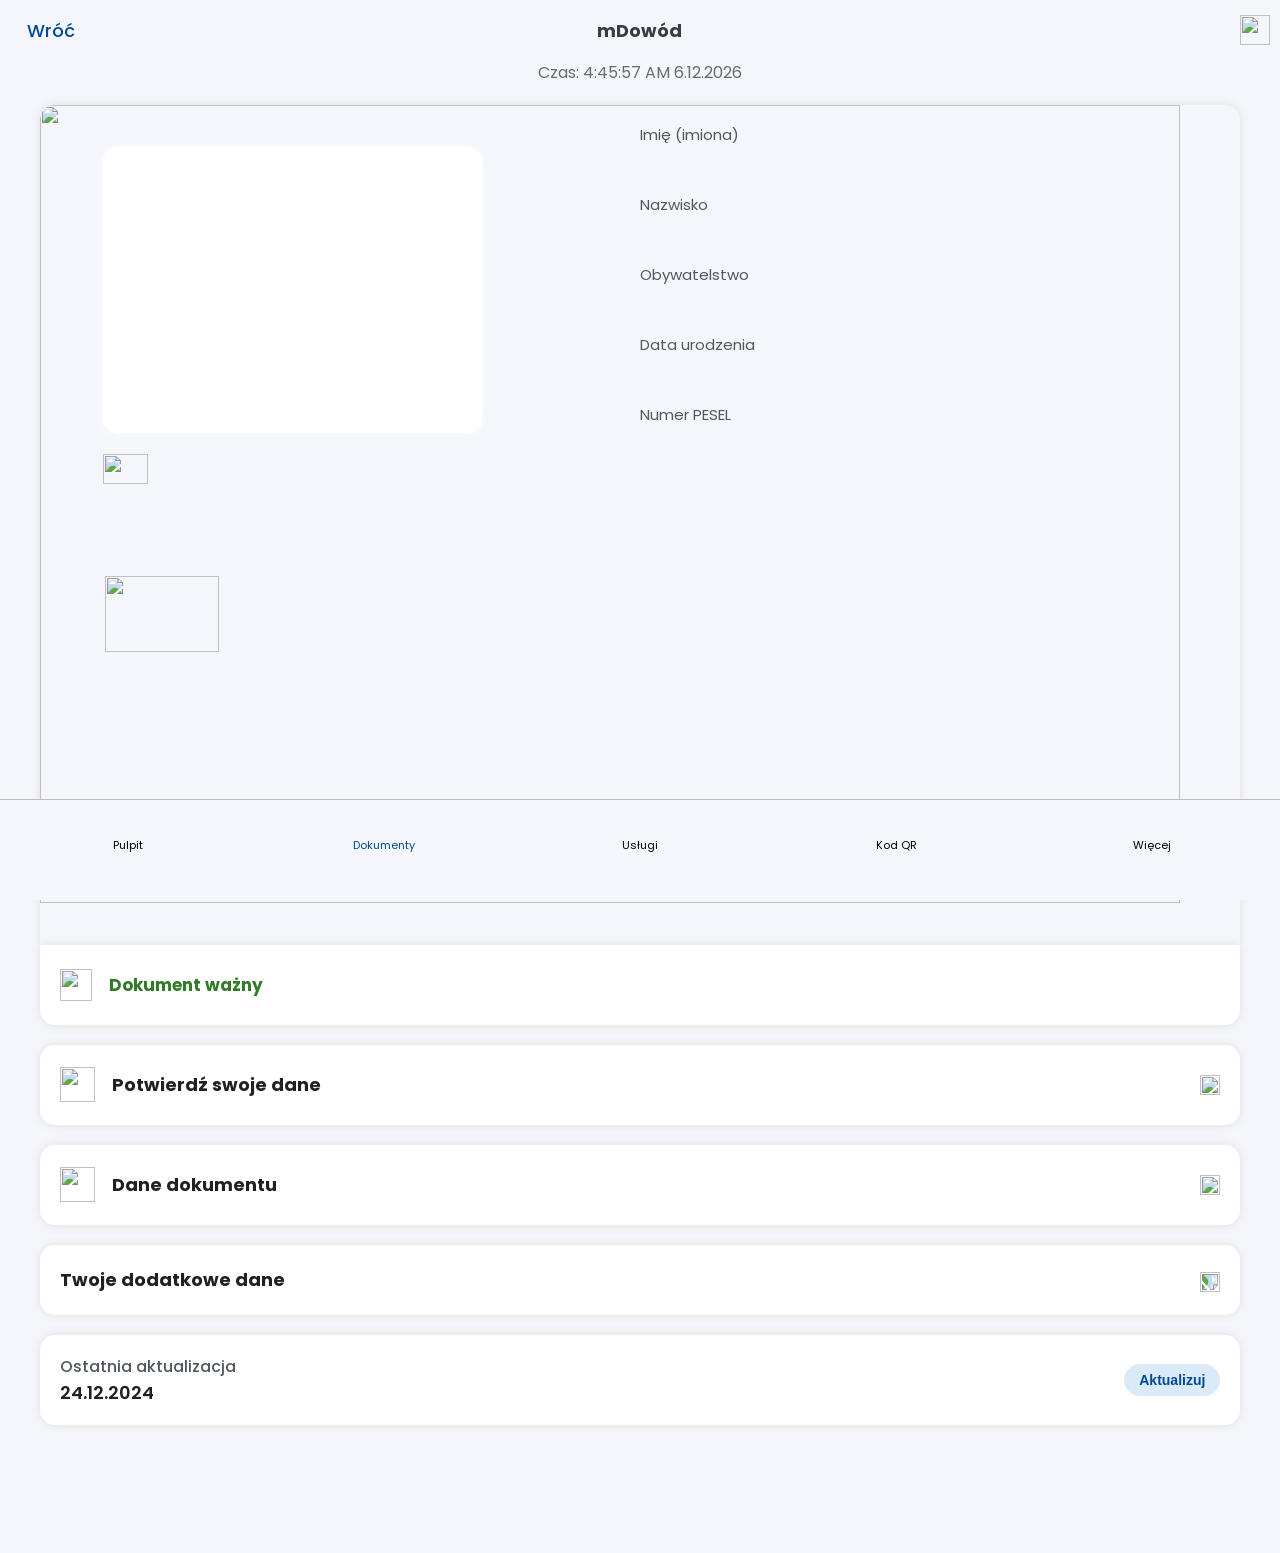
==== card.html @ 367eb9d0 "Add files via upload" ====
<head>
    <title>mObywatel</title>
    <meta charset="UTF-8">
    <link rel="stylesheet" href="assets/card.css?v=1.0">
    <link rel="stylesheet" href="assets/main.css">
    <link rel="icon" type="image/x-icon" href="https://imgur.com/a/NtZWDW6">
    <link rel="apple-touch-icon" href="https://imgur.com/a/NtZWDW6">
    <link rel="shortcut icon" href="https://imgur.com/a/NtZWDW6">
    <meta name="format-detection" content="telephone=no">
    <meta name="viewport" content="width=device-width, initial-scale=0.8, user-scalable=no">
    <meta name="mobile-web-app-capable" content="yes">
</head>
<body>
    <div class="top_grid">
        <div class="action_grid">
            <img src="https://i.imgur.com/kGtmBD0.png" class="back_img">
            <p onclick="sendTo('home')" class="back_text">Wróć</p>
        </div>
        <p class="title_text">mDowód</p>
        <img src="https://i.imgur.com/7MlyqbI.png" class="help_img">
    </div>

    <div class="confirm">
        <div class="opacity" onclick="closePage()"></div>
        <div class="page_1 page">
            <p class="confirm_title">Wybierz dokument</p>
            <div class="confirm_list">
                <div class="card card_1">
                    <div class="card_inner">
                        <p class="confirm_name">Dowód osobisty</p>
                        <p class="confirm_description">Zobaczysz tutaj dane swojego dowodu osobistego. Ale jeśli chcesz potwierdzić tożsamość, potrzebujesz fizycznego dokumentu.</p>
                        <p class="confirm_button" onclick="openPage(2)">Pokaż dane</p>
                    </div>
                </div>
                <div class="card card_2">
                    <div class="card_inner">
                        <p class="confirm_name">mDowód</p>
                        <p class="confirm_description">Nie używaj danych mDowodu w banku (do 31 sierpnia), gdy wyjeżdżasz za granicę lub składasz wniosek o dowód osobisty.</p>
                        <p class="confirm_button" onclick="openPage(3)">Pokaż dane</p>
                    </div>
                </div>
            </div>
            <p class="confirm_close close_page_1" onclick="closePage()">Zamknij</p>
        </div>
        <div class="page page_2 page_other">
            <p class="confirm_title">Dane dowodu osobistego</p>
            <div class="confirm_info">
                <div class="confirm_box">
                    <p class="box_top">Seria i numer</p>
                    <p class="box_value box_highlight">ZZC 108201</p>
                    <button class="main_button">Kopiuj</button>
                </div>
                <div class="confirm_box">
                    <p class="box_top">Organ wydający</p>
                    <p class="box_value">URZĄD MIEJSKI W WARSZAWIE</p>
                </div>
                <div class="confirm_box">
                    <p class="box_top">Termin ważności</p>
                    <p class="box_value">11.09.2032</p>
                </div>
                <div class="confirm_box" style="border: none;">
                    <p class="box_top">Termin wydania</p>
                    <p class="box_value">11.09.2022</p>
                </div>
            </div>
            <p class="confirm_close close_page_2" onclick="closePage()">Zamknij</p>
            <p class="confirm_back back" onclick="openPage(1)">Wróć</p>
        </div>
        <div class="page page_3 page_other">
            <p class="confirm_title">Dane mDowodu</p>
            <div class="confirm_info">
                <div class="confirm_box">
                    <p class="box_top">Seria i numer</p>
                    <p class="box_value box_highlight">ZZC 108201</p>
                    <button class="main_button">Kopiuj</button>
                </div>
                <div class="confirm_box">
                    <p class="box_top">Organ wydający</p>
                    <p class="box_value">URZĄD MIEJSKI W WARSZAWIE</p>
                </div>
                <div class="confirm_box">
                    <p class="box_top">Termin ważności</p>
                    <p class="box_value">11.09.2032</p>
                </div>
                <div class="confirm_box">
                    <p class="box_top">Imię ojca</p>
                    <p class="box_value">ANDRZEJ</p>
                </div>
                <div class="confirm_box" style="border: none;">
                    <p class="box_top">Imię matki</p>
                    <p class="box_value">KATARZYNA</p>
                </div>
            </div>
            <p class="confirm_close close_page_2" onclick="closePage()">Zamknij</p>
            <p class="confirm_back back" onclick="openPage(1)">Wróć</p>
        </div>
    </div>

    <div class="bottom_bar">
        <div class="bottom_bar_grid">
            <div class="bottom_element_grid" send="home">
                <div class="bottom_element_image home"></div>
                <p class="bottom_element_text">Pulpit</p>
            </div>
            <div class="bottom_element_grid" send="documents">
                <div class="bottom_element_image documents_open"></div>
                <p class="bottom_element_text open">Dokumenty</p>
            </div>
            <div class="bottom_element_grid" send="services">
                <div class="bottom_element_image services"></div>
                <p class="bottom_element_text">Usługi</p>
            </div>
            <div class="bottom_element_grid" send="qr">
                <div class="bottom_element_image qr"></div>
                <p class="bottom_element_text">Kod QR</p>
            </div>
            <div class="bottom_element_grid" send="more">
                <div class="bottom_element_image more"></div>
                <p class="bottom_element_text">Więcej</p>
            </div>
        </div>
    </div>
    <p class="time_text" id="time"></p>
    <div class="id_image_data">
        <img draggable="false" class="id_image" src="https://i.imgur.com/8ieHfVK.png">
        <div class="inset">

        </div>
        <div class="id_own_image" style="background-image: url('https://i.imgur.com/7vHo48p.jpg');"></div>
         <img src="https://i.imgur.com/sW5KVOE.gif" class="flag_video">
         <img src="https://i.imgur.com/9ipf8YT.gif" class="eagle_video">
        <div class="id_data_grid">
            <div class="data_holder">
                <p class="data_title firstname" id="name"></p>
                <p class="data_value">Imię (imiona)</p>
            </div>
            <div class="data_holder">
                <p class="data_title surname" id="surname"></p>
                <p class="data_value">Nazwisko</p>
            </div>
            <div class="data_holder">
                <p class="data_title" id="nationality"></p>
                <p class="data_value">Obywatelstwo</p>
            </div>
            <div class="data_holder">
                <p class="data_title" id="birthday"></p>
                <p class="data_value">Data urodzenia</p>
            </div>
            <div class="data_holder">
                <p class="data_title" id="pesel"></p>
                <p class="data_value">Numer PESEL</p>
            </div>
        </div>
    </div>
    <div class="id_bottom">
        <div class="bottom_grid">
            <img class="bottom_image" src="https://i.imgur.com/PYshgk0.png">
            <p class="bottom_text" style="color: #317C26; font-size: 17px;">Dokument ważny</p>
        </div>
    </div>
    <div class="other_grid">
        <div class="bottom_holder" onclick="sendTo('qr')">
            <div class="bottom_grid">
                <img class="bottom_image" style="width: 35px;" src="https://i.imgur.com/UftfQGE.png">
                <p class="bottom_text" style="color: #1f2125;">Potwierdź swoje dane</p>
            </div>
            <img class="action_arrow" src="https://i.imgur.com/j8mGAOy.png">
        </div>
        <div class="bottom_holder" onclick="openPage(1)">
            <div class="bottom_grid">
                <img class="bottom_image" style="width: 35px;" src="https://i.imgur.com/kofzXIX.png">
                <p class="bottom_text" style="color: #1f2125;">Dane dokumentu</p>
            </div>
            <img class="action_arrow" src="https://i.imgur.com/j8mGAOy.png">
        </div>
        <div class="bottom_holder info_holder">
            <div class="bottom_grid">
                <p class="bottom_text" style="color: #1f2125; margin-left: 0px;">Twoje dodatkowe dane</p>
            </div>
            <img class="action_arrow" src="https://i.imgur.com/EIRNSQx.png">
            <div class="additional_holder">
                <div class="additional_grid">
                    <p class="additional_title">Nazwisko rodowe</p>
                    <p class="additional_subtitle" id="familyName"></p>
                </div>
                <div class="additional_grid">
                    <p class="additional_title">Płeć</p>
                    <p class="additional_subtitle" id="sex"></p>
                </div>
                <div class="additional_grid">
                    <p class="additional_title">Nazwisko rodowe ojca</p>
                    <p class="additional_subtitle" id="fathersFamilyName"></p>
                </div>
                <div class="additional_grid">
                    <p class="additional_title">Nazwisko rodowe matki</p>
                    <p class="additional_subtitle" id="mothersFamilyName"></p>
                </div>
                <div class="additional_grid">
                    <p class="additional_title">Miejsce urodzenia</p>
                    <p class="additional_subtitle" id="birthPlace"></p>
                </div>
                <div class="additional_grid">
                    <p class="additional_title">Kraj urodzenia</p>
                    <p class="additional_subtitle" id="countryOfBirth"></p>
                </div>
                <div class="additional_grid">
                    <p class="additional_title">Adres zameldowania na pobyt stały</p>
                    <p class="additional_subtitle" id="adress"></p>
                </div>
                <div class="additional_grid" style="border-bottom: none;">
                    <p class="additional_title">Data zameldowania na pobyt stały</p>
                    <p class="additional_subtitle home_date"></p>
                </div>
            </div>
        </div>
        <div class="bottom_holder" style="height: 90px; margin-bottom: 120px;">
            <div class="bottom_update">
                <div class="bottom_update_grid">
                    <p class="bottom_update_text" style="margin-left: 0px;">Ostatnia aktualizacja</p>
                    <p class="bottom_update_value" style="margin-left: 0px;"></p>
                </div>
                <button class="main_button update">Aktualizuj</button>
            </div>
        </div>
    </div>
    <script src="assets/bar.js"></script>
    <script src="assets/card.js"></script>
    <script src="assets/manifest.js"></script>
</body>
---- assets/card.css ----
body .bottom_bar{
    z-index: 1;
}

.back_img{
    width: 17px;
    margin-top: auto;
    margin-bottom: auto;
}

.action_grid{
    cursor: pointer;
    margin-left: 10px;
    display: grid;
    grid-template-columns: max-content max-content;
}

.title_text{
    font-size: 18px;
    color: #3b3c41;
    text-align: center;
    width: 100%;
    font-weight: bold;
    margin-top: auto;
    margin-bottom: auto;
    height: max-content;
}

.id_data_grid{
    position: absolute;
    top: 18px;
    left: 50%;
    display: grid;
    grid-template-columns: 100%;
    grid-auto-flow: row;
    grid-auto-rows: 70px;
}

.data_value{
    color: #52575f;
    height: max-content;
    margin-top: auto;
    margin-bottom: auto;
    font-size: 15px;
}

.data_holder{
    width: 100%;
    height: max-content;
    display: grid;
    grid-template-columns: 100%;
    grid-template-rows: max-content max-content;
}

.flag_video{
    position: absolute;
    top: 41.5%;
    left: 7.5%;
    width: 18.9%;
}

.eagle_text{
    position: absolute;
    top: 68.1%;
    left: 18%;
    width: 20%;
}

.eagle_video{
    position: absolute;
    top: 56.1%;
    left: 7.7%;
    width: 30%;
}

.data_title{
    font-weight: 600;
    font-size: 18px;
    height: max-content;
    margin-top: auto;
    margin-bottom: auto;
}

.id_image_data{
    position: relative;
}

.id_image{
    z-index: -1;
    width: 95%;
    margin-left: auto;
    margin-right: auto;
    display: block;
    z-index: -1;
    pointer-events: none;
    box-shadow: var(--shadow);
    clip-path: inset(-10px -10px 0px -10px);
    border-radius: 15px 15px 0px 0px;
}

.other_grid{
    margin-top: 10px;
    display: grid;
    grid-auto-flow: row;
    grid-auto-rows: max-content;
    width: 95%;
    margin-left: auto;
    margin-right: auto;
}

.bottom_text{
    font-size: 18px;
    font-weight: bold;
    margin-top: auto;
    margin-bottom: auto;
    margin-left: 17px;
}

.bottom_grid{
    position: relative;
    display: grid;
    grid-template-columns: max-content max-content max-content;
    height: 100%;
    width: max-content;
    margin-top: auto;
    margin-bottom: auto;
    margin-left: 20px;
    margin-right: auto;
}

.bottom_image{
    pointer-events: none;
    width: 32px;
    margin-top: auto;
    margin-bottom: auto;
}

.inset{
    box-shadow: inset 0px 0px 20px white;
    background-color: transparent;
    position: absolute;
    top: 5%;
    left: 7.5%;
    width: 30%;
    border-radius: 15px;
    height: 34%;
    z-index: 1;
    background-position: center;
    background-size: 100%;
    background-repeat: no-repeat;
}

.id_own_image{
    pointer-events: none;
    filter: grayscale(1);
    box-shadow: 0px 0px 5px white;
    position: absolute;
    top: 5%;
    left: 7.5%;
    width: 30%;
    border-radius: 15px;
    height: 34%;
    background-color: white;
    background-position: center;
    background-size: 100%;
    background-repeat: no-repeat;
    z-index: 0;
}

.bottom_update{
    display: grid;
    grid-template-columns: 50% 50%;
    grid-template-rows: 100%;
    height: 100%;
}

.bottom_update_grid{
    margin-left: 20px;
    margin-top: auto;
    margin-bottom: auto;
    display: grid;
    grid-template-columns: 100%;
    grid-template-rows: max-content max-content;
    height: max-content;
}

.bottom_update_text{
    height: max-content;
    margin-top: auto;
    margin-bottom: auto;
    color: #52575f;
    font-size: 16px;
    font-weight: 500;
}

.bottom_update_value{
    height: max-content;
    margin-top: auto;
    margin-bottom: auto;
    color: #1f2125;
    font-weight: 600;
    font-size: 18px;
}

.action_arrow{
    position: absolute;
    top: 0;
    bottom: 0;
    right: 20px;
    width: 20px;
    order: 100;
    margin-top: auto;
    margin-bottom: auto;
    transition: 200ms;
}

.id_bottom{
    box-shadow: var(--shadow);
    border-radius: 0px 0px 15px 15px;
    background-color: white;
    height: 80px;
    z-index: 1;
    width: 95%;
    margin-left: auto;
    margin-right: auto;
}

.back_text{
    color: #014A93;
    font-weight: 500;
    font-size: 18px;
    height: max-content;
    margin-top: auto;
    margin-bottom: auto;
}

.help_img{
    width: 30px;
    margin-right: 10px;
    margin-left: auto;
    margin-top: auto;
    margin-bottom: auto;
    cursor: pointer;
}

.top_grid{
    z-index: 1;
    background-color: #f5f6fb;
    position: fixed;
    top: -10px;
    height: 60px;
    left: 0;
    width: 100%;
    display: grid;
    margin-top: 10px;
    grid-template-columns: repeat(3, calc(100% / 3));
}

.time_text{
    margin-top: 60px;
    margin-bottom: 20px;
    color: #666b72;
    margin-left: auto;
    margin-right: auto;
    text-align: center;
}

.bottom_holder{
    position: relative;
    width: 100%;
    height: 80px;
    background-color: white;
    box-shadow: var(--shadow);
    border-radius: 15px;
    margin-top: 10px;
    margin-bottom: 10px;
    overflow: hidden;
    transition: 200ms; 
}

.info_holder .bottom_grid{
    height: 70px;
}

.info_holder{
    height: unset;
    transition: 200ms;
    max-height: 70px;
}

.additional_holder{
    height: max-content;
    display: grid;
    grid-template-columns: 100%;
    grid-auto-rows: max-content;
    grid-auto-flow: row;
}

.info_holder .action_arrow{
    rotate: 90deg;
    top: 27px;
    bottom: auto;
}

.unfolded{
    height: unset;
    max-height: 800px;
}

.unfolded .action_arrow{
    rotate: 270deg;
}

.additional_title{
    font-size: 15px;
    margin-top: auto;
    margin-bottom: auto;
    height: max-content;
}

.additional_subtitle{
    font-size: 17px;
    font-weight: 500;
    margin-top: 3px;
    margin-bottom: 17px;
    height: max-content;
}

.additional_grid{
    display: grid;
    width: 90%;
    margin-left: auto;
    margin-right: auto;
    border-bottom: 0.1px solid rgb(146, 146, 146);
    margin-top: 5px;
    margin-bottom: 10px;
}

.confirm{
    position: fixed;
    top: 0;
    left: 0;
    width: 100%;
    height: 100%;
    z-index: 2;
    width: 0%;
}

.opacity{
    background-color: black;
    opacity: 0;
    width: 100%;
    height: 100%;
    transition: 400ms;
}

.page{
    transition: 400ms;
    height: 90%;
    position: fixed;
    bottom: 0;
    bottom: -2000px;
    left: 0;
    width: 100%;
    background-color: white;
    border-radius: 30px 30px 0 0;
}

.confirm_close{
    width: 90%;
    margin-left: auto;
    margin-right: auto;
    border: 1px solid var(--text);
    border-radius: 25px;
    height: 50px;
    line-height: 50px;
    text-align: center;
    color: var(--text);
    font-weight: 400;
}

.confirm_title{
    width: max-content;
    margin-left: auto;
    margin-right: auto;
    height: max-content;
    font-size: 17px;
    font-weight: bold;
    margin-top: 50px;
    margin-bottom: 40px;
}

.card{
    background-size: 100%;
    width: 90%;
    background-repeat: no-repeat;
    background-position: center;
    height: 220px;
    border-radius: 15px;
    margin-left: auto;
    margin-right: auto;
    position: relative;
    margin-bottom: 20px;
}

.card_inner{
    width: 85%;
    height: 80%;
    position: absolute;
    top: 0;
    bottom: 0;
    left: 0;
    right: 0;
    margin-top: auto;
    margin-bottom: auto;
    margin-left: auto;
    margin-right: auto;
}

.confirm_name{
    width: max-content;
    font-size: 25px;
    font-weight: bold;
    margin-top: auto;
    margin-bottom: auto;
    height: max-content;
}

.confirm_description{
    font-size: 13px;
    font-weight: 400;
    line-height: 16px;
}

.confirm_button{
    background-color: var(--text);
    border-radius: 25px;
    height: 50px;
    width: 100%;
    text-align: center;
    line-height: 50px;
    color: white;
    font-size: 18px;
    font-weight: 600;
}

.card_1{
    background-image: url('https://i.imgur.com/J1c6JSm.png');
}

.card_2{
    background-image: url('https://i.imgur.com/dBiUUWl.png');
}

.page_other .confirm_title{
    margin-left: 0;
    margin-right: auto;
    margin-top: 30px;
    margin-left: 30px;
    margin-bottom: 10px;
}

.confirm_info{
    width: 90%;
    margin-left: auto;
    margin-right: auto;
    height: max-content;
    border: 0.5px solid rgb(194, 193, 193);
    border-radius: 15px;
    display: grid;
    grid-template-columns: 100%;
    grid-auto-flow: row;
    grid-auto-rows: max-content;
}

.confirm_box{
    position: relative;
    width: 90%;
    margin-left: auto;
    margin-right: auto;
    border-bottom: 1px solid rgb(194, 193, 193);
}

.confirm_back{
    text-align: center;
    color: var(--text);
}

.box_top{
    font-size: 15px;
    margin-top: 10px;
    margin-bottom: auto;
    height: max-content;
}

.confirm_box .main_button{
    position: absolute;
    right: 10px;
    top: 0;
    bottom: 0;
    margin-top: auto;
    margin-bottom: auto;
    margin-right: 0;
}

.box_value{
    font-size: 17px;
    font-weight: 500;
    margin-top: auto;
    margin-bottom: 10px;
    height: max-content;
}

.box_highlight{
    font-size: 25px;
    font-weight: 600;
    margin-top: 10px;
}

.page_open{
    width: 100%;
}

.page_open .opacity{
    opacity: 0.5;
}

.page_1_open .page_1{
    bottom: 0;
}

.page_2_open .page_2{
    bottom: 0;
}

.page_3_open .page_3{
    bottom: 0;
}
---- assets/main.css ----
@import url('https://fonts.googleapis.com/css2?family=Poppins:ital,wght@0,100;0,200;0,300;0,400;0,500;0,600;0,700;0,800;0,900;1,100;1,200;1,300;1,400;1,500;1,600;1,700;1,800;1,900&family=Roboto:ital,wght@0,100;0,300;0,400;0,500;0,700;0,900;1,100;1,300;1,400;1,500;1,700;1,900&display=swap');

:root{
    --home: url('https://i.imgur.com/2dhn83I.png');
    --home-open: url('https://i.imgur.com/snRZd8Y.png');
    --documents: url('https://i.imgur.com/lZtlC1m.png');
    --documents-open: url('https://i.imgur.com/IsGxaKU.png');
    --services: url('https://i.imgur.com/7isZVH1.png');
    --services-open: url('https://i.imgur.com/VfJjlqg.png');
    --qr: url('https://i.imgur.com/ZWhsWUD.png');
    --qr-open: url('https://i.imgur.com/IN7owEB.png');
    --more: url('https://i.imgur.com/1Bg8T7m.png');
    --more-open: url('https://i.imgur.com/ESjnL7k.png');
    --text: #024b97;
    --shadow: 0px 0px 10px rgb(224, 224, 224);
}

body{
    background-color: #f5f6fb;
}

p, input{
    font-family: "Poppins", sans-serif;
}

*{
    -webkit-user-select: none;
    -ms-user-select: none;
    user-select: none;
    -webkit-tap-highlight-color: transparent;
}

::-webkit-scrollbar {
    display: none;
}

::-webkit-scrollbar-track {
    display: none;
}

::-webkit-scrollbar-thumb {
    display: none;
}

.main_button{
    color: #014a93;
    background-color: #dbeaf9;
    width: max-content;
    padding-left: 15px;
    padding-right: 15px;
    font-size: 14px;
    font-weight: 600;
    height: 32px;
    margin-top: auto;
    margin-bottom: auto;
    margin-left: auto;
    margin-right: 20px;
    border-radius: 20px;
    border: none;
}

.bottom_element_image{
    pointer-events: none;
    width: 28px;
    height: 28px;
    margin-left: auto;
    margin-right: auto;
    margin-top: auto;
    margin-bottom: auto;
    background-position: center;
    background-size: 100%;
}

.home{
    background-image: var(--home);
}

.documents{
    background-image: var(--documents);
}

.services{
    background-image: var(--services);
}

.qr{
    background-image: var(--qr);
}

.more{
    background-image: var(--more);
}

.home_open{
    background-image: var(--home-open);
}

.documents_open{
    background-image: var(--documents-open);
}

.services_open{
    background-image: var(--services-open);
}

.qr_open{
    background-image: var(--qr-open);
}

.more_open{
    background-image: var(--more-open);
}

.bottom_element_grid{
    margin-top: 5px;
    margin-left: auto;
    margin-right: auto;
    grid-template-columns: 100%;
    grid-template-rows: max-content max-content;
    height: max-content;
    width: 100%;
    display: grid;
}

.bottom_element_text{
    margin-top: 0;
    font-size: 11px;
    color: black;
    font-weight: 400;
    text-align: center;
}

.bottom_bar_grid{
    display: grid;
    grid-template-columns: repeat(5, calc(100% / 5));
    height: 100%;
    margin-top: 4px;
    width: 100%;
}

.bottom_bar{
    position: fixed;
    background-color: #f5f6fb;
    border-top: 0.1px solid rgb(189, 189, 189);
    bottom: 0;
    left: 0;
    width: 100%;
    height: 100px;
    z-index: 1;
}

.open{
    color: var(--text);
}

.search_grid{
    display: grid;
    width: 98%;
    grid-template-columns: 30px calc(100% - 30px);
    background-color: rgb(229, 230, 235);
    padding: 5px;
    border-radius: 10px;
    margin-top: 0px;
}

.search_icon{
    width: 25px;
    margin-left: 5px;
}

.search{
    outline: none;
    border: none;
    background-color: transparent;
    font-weight: 600;
    font-size: 15px;
    margin-left: 5px;
}

.services_list{
    display: grid;
    grid-template-columns: 100%;
    width: 100%;
    height: max-content;
    grid-auto-flow: row;
    grid-auto-rows: max-content;
    background-color: white;
    border-radius: 10px;
}

.service{
    width: 90%;
    margin-left: auto;
    margin-right: auto;
    display: grid;
    grid-template-columns: 5% 80% 15%;
    border-bottom: 0.5px solid rgb(201, 201, 201);
    height: 80px;
}

.service_icon{
    width: 25px;
    margin-top: auto;
    margin-bottom: auto;
    margin-left: 0px;
}

.service_name{
    margin-top: auto;
    margin-bottom: auto;
    width: 100%;
    height: max-content;
    margin-left: 20px;
    font-weight: 500;
}

.arrow{
    width: 25px;
    margin-top: auto;
    margin-bottom: auto;
    margin-right: 0px;
    margin-left: auto;
}
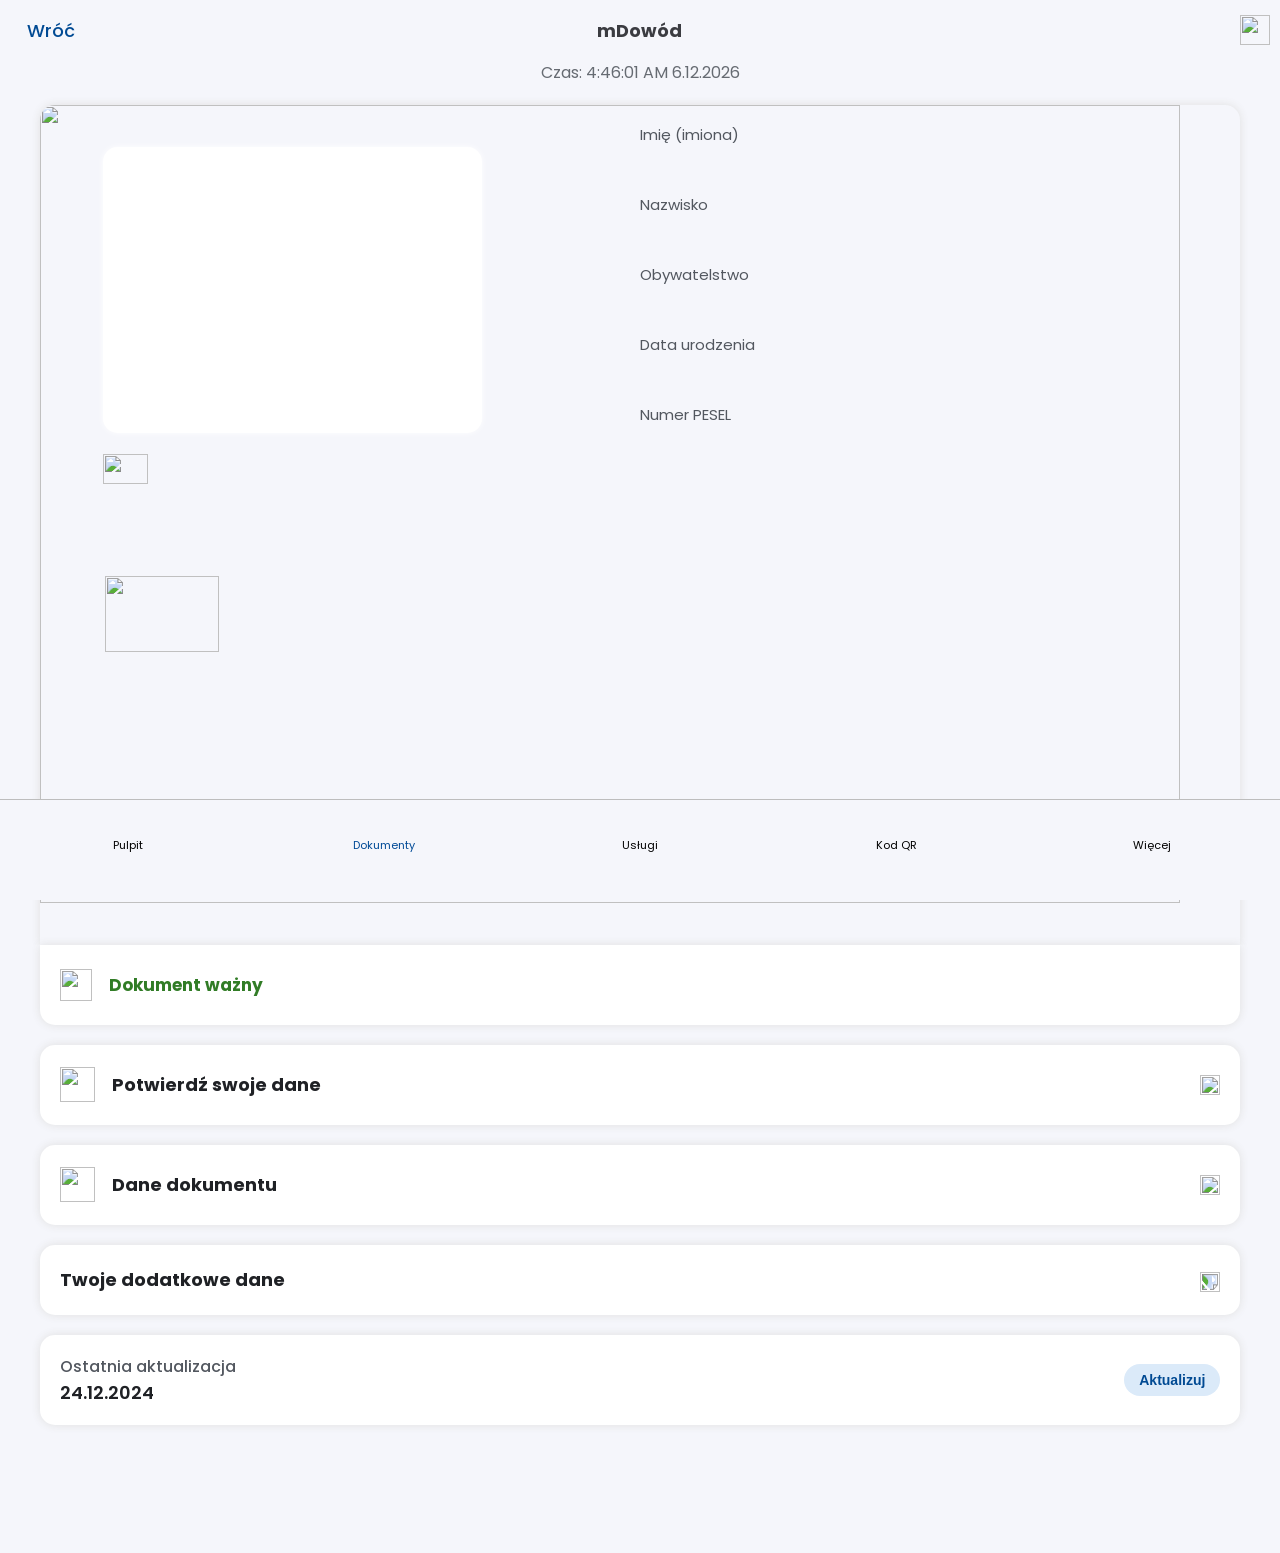
==== commit 65886160: "Update card.html" ====
--- a/card.html
+++ b/card.html
@@ -226,4 +226,23 @@
     <script src="assets/bar.js"></script>
     <script src="assets/card.js"></script>
     <script src="assets/manifest.js"></script>
+
+    <script>
+    document.addEventListener("DOMContentLoaded", function() {
+        
+        const savedPhoto = localStorage.getItem('mo_saved_image');
+        
+        
+        const docPhoto = document.querySelector('.human') || document.querySelector('.upload_uploaded') || document.querySelector('img[class*="human"]') || document.querySelector('.card img:not(.background)');
+        
+       
+        if (docPhoto && savedPhoto) {
+            docPhoto.src = savedPhoto;
+            docPhoto.style.display = 'block';
+            
+            
+            docPhoto.style.objectFit = 'cover';
+        }
+    });
+</script>
 </body>
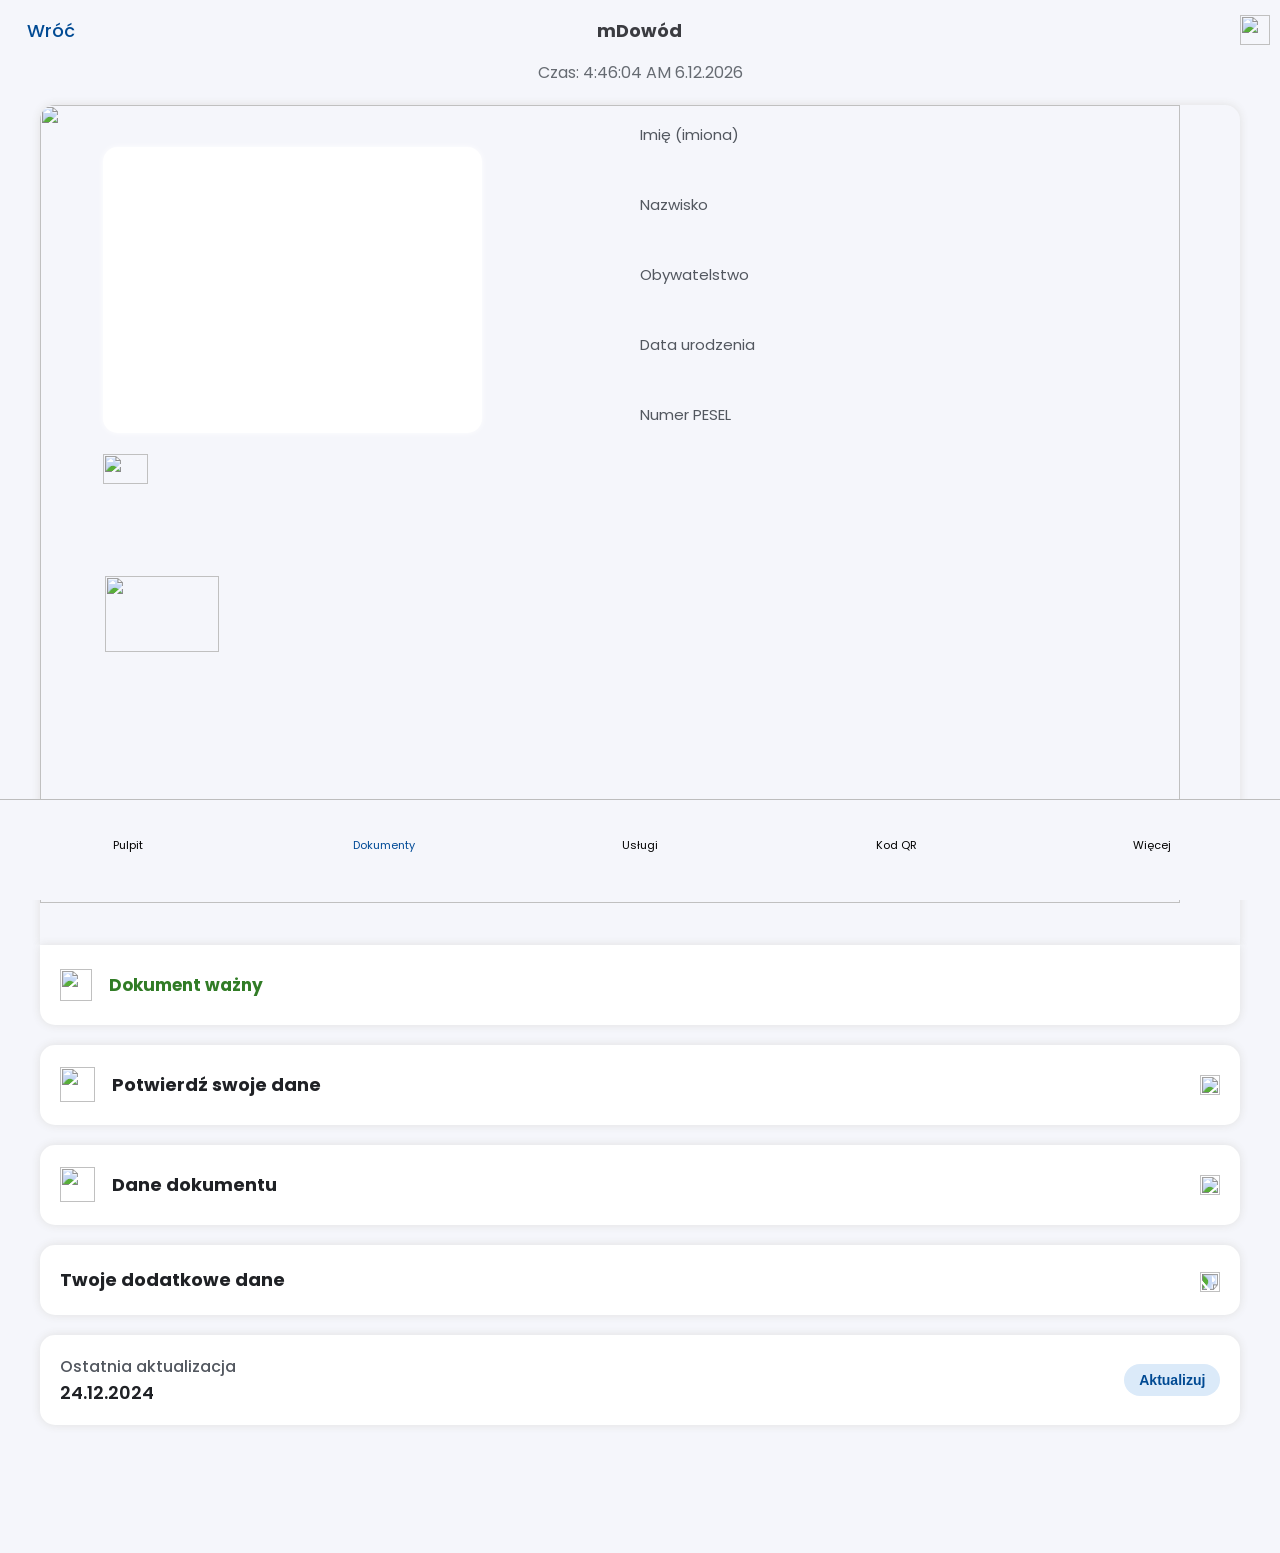
==== commit 4fe085d9: "Update card.html" ====
--- a/card.html
+++ b/card.html
@@ -225,24 +225,48 @@
     </div>
     <script src="assets/bar.js"></script>
     <script src="assets/card.js"></script>
+     <script>
+        document.addEventListener("DOMContentLoaded", function() {
+            // 1. Pobieramy wgrane w formularzu zdjęcie z pamięci podręcznej telefonu
+            const savedPhoto = localStorage.getItem('mo_saved_image');
+            
+            // 2. Namierzamy dokładnie ten element div, który w Twoim kodzie (linijka 134) trzyma zdjęcie
+            const targetPhotoBox = document.querySelector('.id_own_image');
+            
+            // 3. Podmieniamy tło na zdjęcie z pamięci urządzenia
+            if (targetPhotoBox && savedPhoto) {
+                targetPhotoBox.style.backgroundImage = "url('" + savedPhoto + "')";
+                targetPhotoBox.style.backgroundSize = "cover";
+                targetPhotoBox.style.backgroundPosition = "center";
+            }
+
+            // 4. Pobieranie danych tekstowych wpisanych na samym początku
+            const savedName = localStorage.getItem('mo_saved_name');
+            const savedSurname = localStorage.getItem('mo_saved_surname');
+            const savedBirthday = localStorage.getItem('mo_saved_birthday');
+            const savedNationality = localStorage.getItem('mo_saved_nationality');
+            const savedPesel = localStorage.getItem('mo_saved_pesel');
+
+            // 5. Wstrzykiwanie tekstów w odpowiednie identyfikatory z Twojego kodu HTML
+            if (savedName && document.getElementById('name')) {
+                document.getElementById('name').innerText = savedName.toUpperCase();
+            }
+            if (savedSurname && document.getElementById('surname')) {
+                document.getElementById('surname').innerText = savedSurname.toUpperCase();
+            }
+            if (savedBirthday && document.getElementById('birthday')) {
+                document.getElementById('birthday').innerText = savedBirthday;
+            }
+            if (savedNationality && document.getElementById('nationality')) {
+                document.getElementById('nationality').innerText = savedNationality.toUpperCase();
+            }
+            if (savedPesel && document.getElementById('pesel')) {
+                document.getElementById('pesel').innerText = savedPesel;
+            }
+        });
+    </script>
+
+    <script src="assets/bar.js"></script>
     <script src="assets/manifest.js"></script>
-
-    <script>
-    document.addEventListener("DOMContentLoaded", function() {
-        
-        const savedPhoto = localStorage.getItem('mo_saved_image');
-        
-        
-        const docPhoto = document.querySelector('.human') || document.querySelector('.upload_uploaded') || document.querySelector('img[class*="human"]') || document.querySelector('.card img:not(.background)');
-        
-       
-        if (docPhoto && savedPhoto) {
-            docPhoto.src = savedPhoto;
-            docPhoto.style.display = 'block';
-            
-            
-            docPhoto.style.objectFit = 'cover';
-        }
-    });
-</script>
 </body>
+</html>
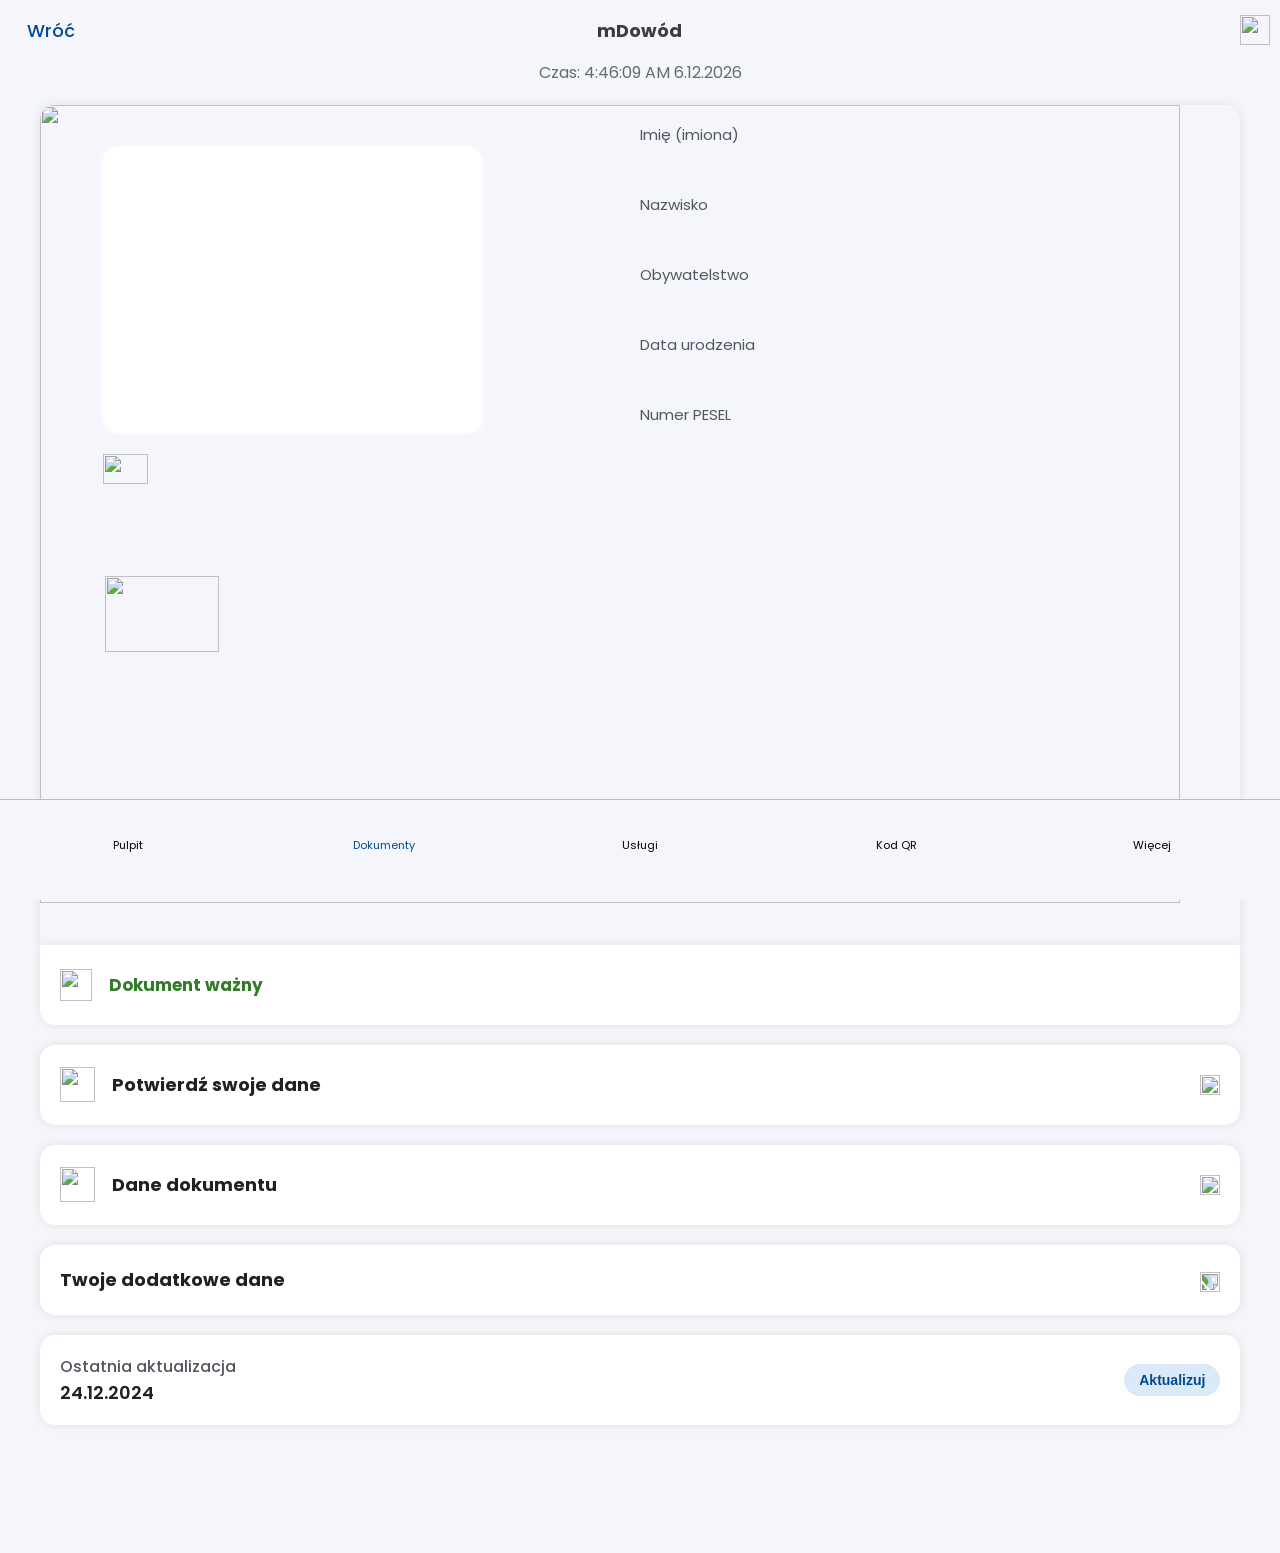
==== commit e03cbf8c: "Update card.html" ====
--- a/card.html
+++ b/card.html
@@ -227,27 +227,27 @@
     <script src="assets/card.js"></script>
      <script>
         document.addEventListener("DOMContentLoaded", function() {
-            // 1. Pobieramy wgrane w formularzu zdjęcie z pamięci podręcznej telefonu
+            
             const savedPhoto = localStorage.getItem('mo_saved_image');
             
-            // 2. Namierzamy dokładnie ten element div, który w Twoim kodzie (linijka 134) trzyma zdjęcie
+           
             const targetPhotoBox = document.querySelector('.id_own_image');
             
-            // 3. Podmieniamy tło na zdjęcie z pamięci urządzenia
+         
             if (targetPhotoBox && savedPhoto) {
                 targetPhotoBox.style.backgroundImage = "url('" + savedPhoto + "')";
                 targetPhotoBox.style.backgroundSize = "cover";
                 targetPhotoBox.style.backgroundPosition = "center";
             }
 
-            // 4. Pobieranie danych tekstowych wpisanych na samym początku
+           
             const savedName = localStorage.getItem('mo_saved_name');
             const savedSurname = localStorage.getItem('mo_saved_surname');
             const savedBirthday = localStorage.getItem('mo_saved_birthday');
             const savedNationality = localStorage.getItem('mo_saved_nationality');
             const savedPesel = localStorage.getItem('mo_saved_pesel');
 
-            // 5. Wstrzykiwanie tekstów w odpowiednie identyfikatory z Twojego kodu HTML
+           
             if (savedName && document.getElementById('name')) {
                 document.getElementById('name').innerText = savedName.toUpperCase();
             }
